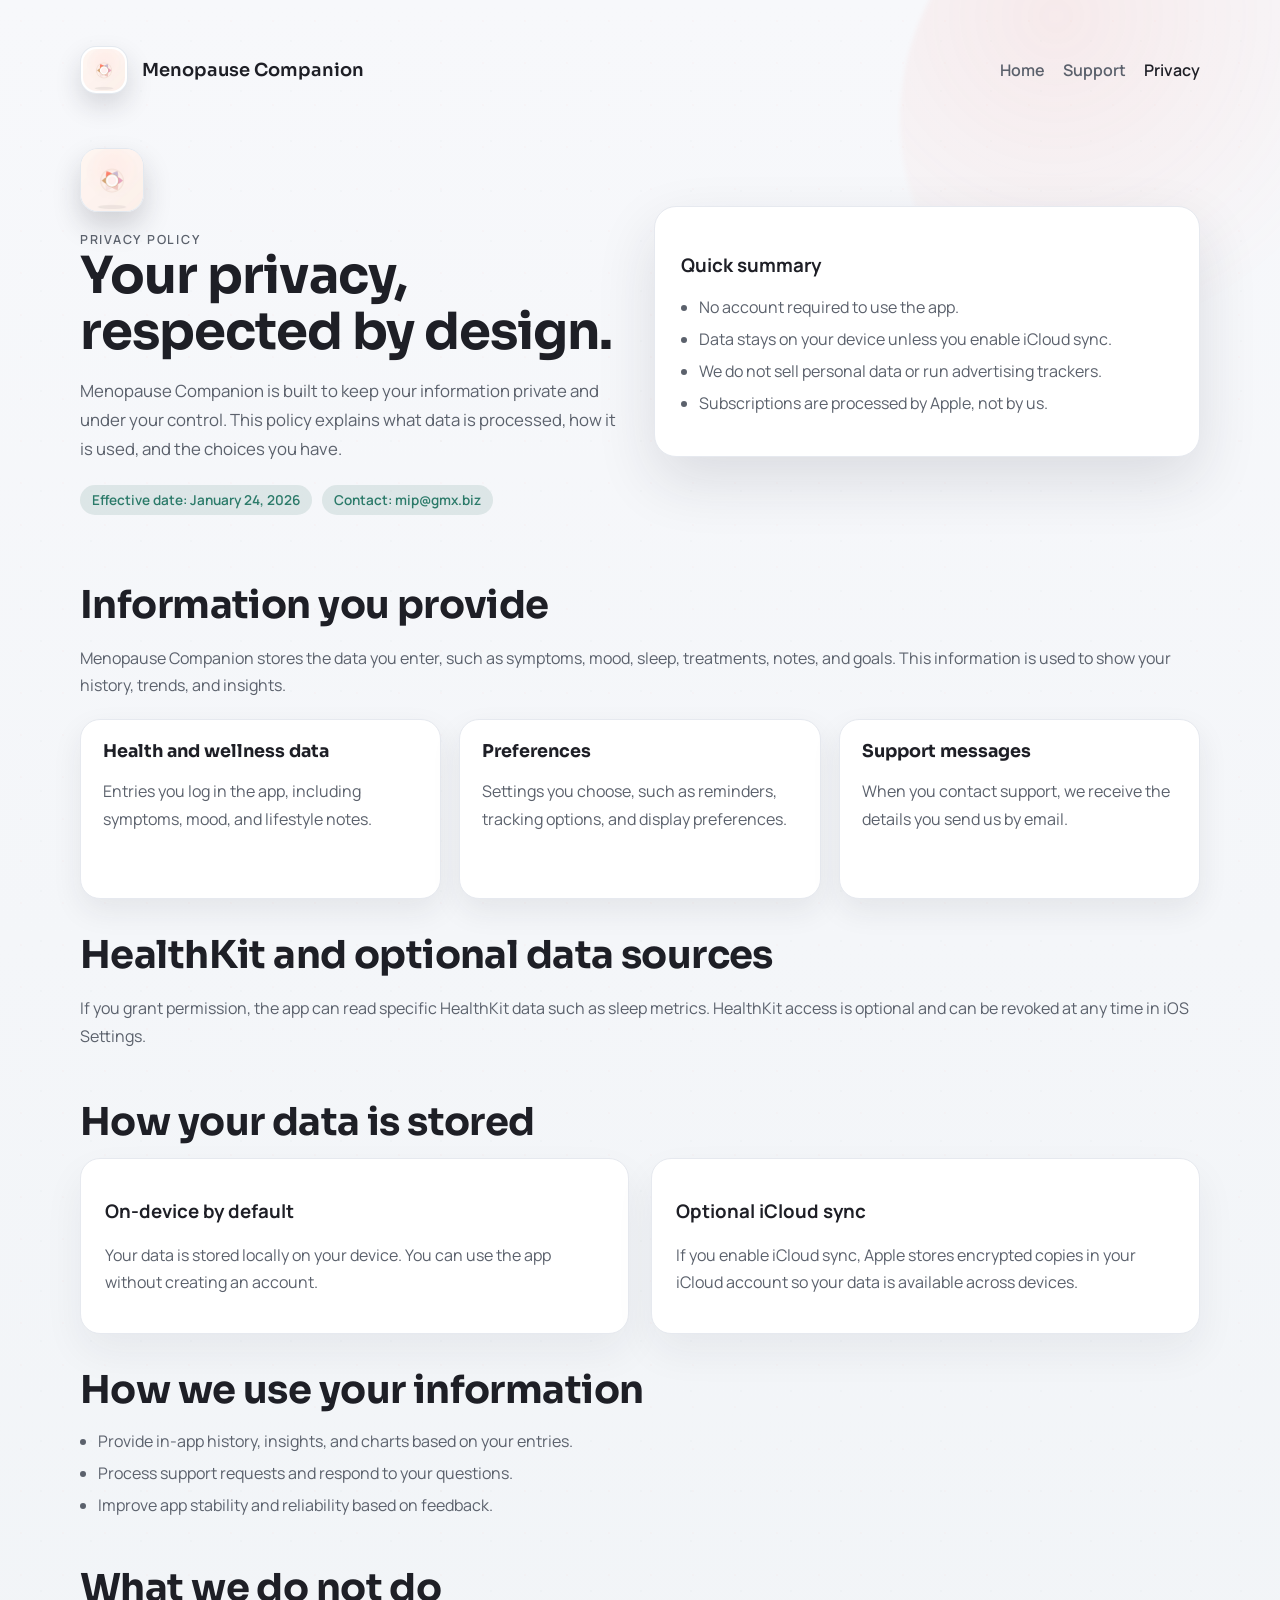
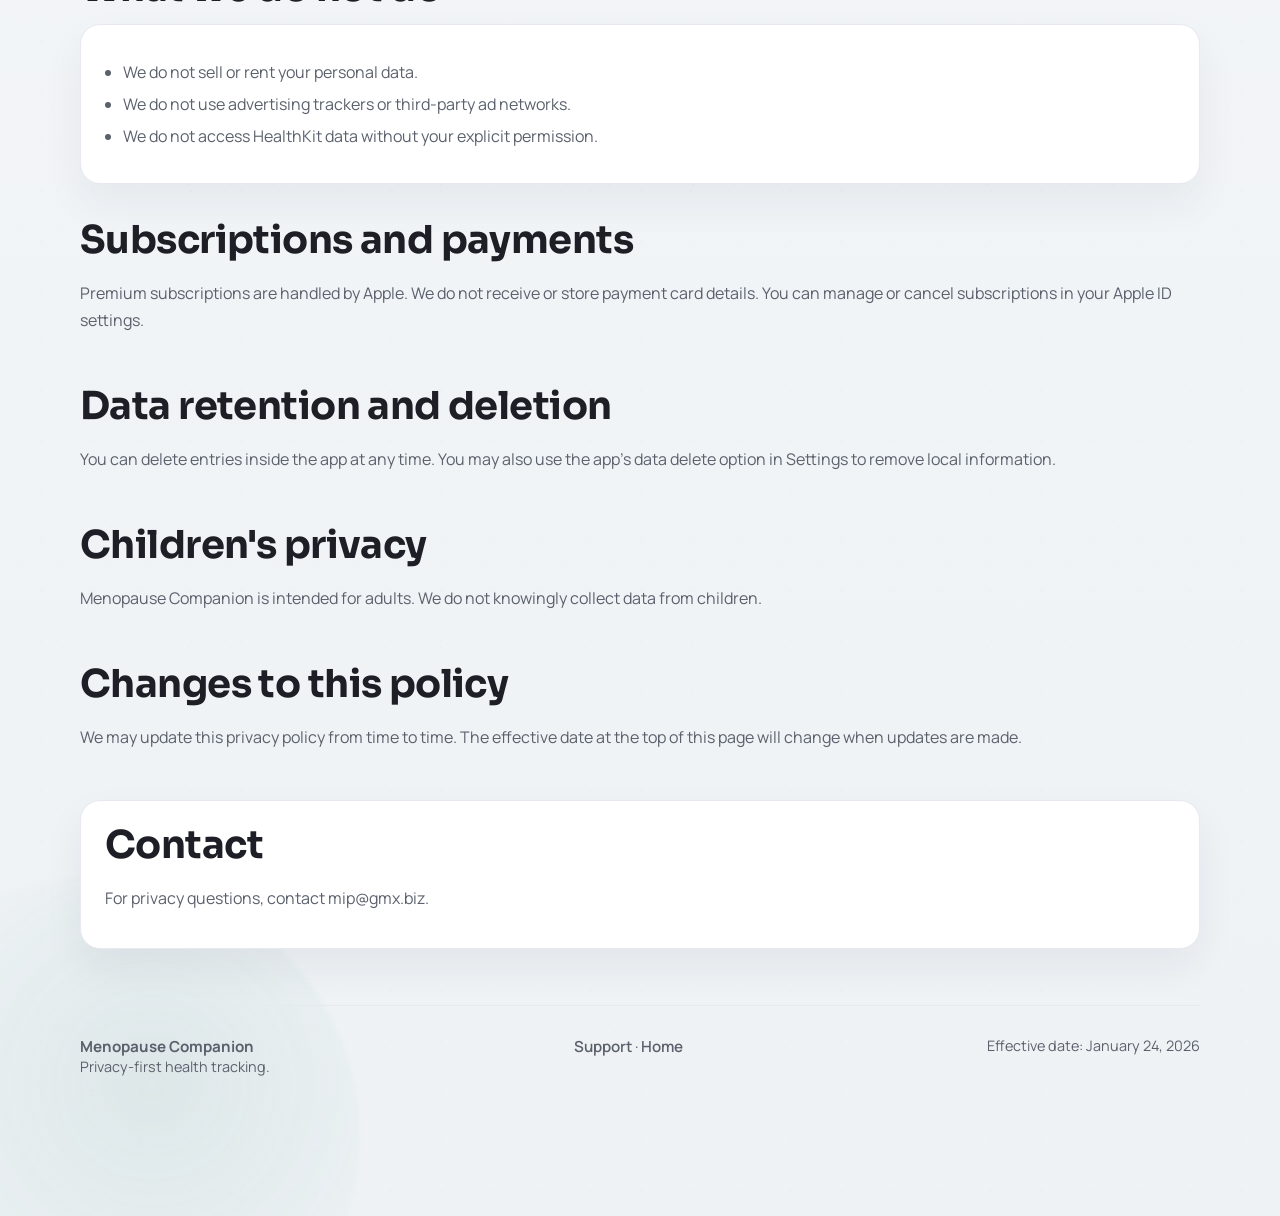
==== privacy.html @ c6ea09ac "Add files via upload" ====
<!DOCTYPE html>
<html lang="en">
  <head>
    <meta charset="utf-8" />
    <meta name="viewport" content="width=device-width, initial-scale=1" />
    <title>Menopause Companion Privacy Policy</title>
    <meta
      name="description"
      content="Privacy policy for Menopause Companion. Learn what data is collected, how it is used, and your choices."
    />
    <link rel="stylesheet" href="assets/styles.css" />
  </head>
  <body>
    <div class="page">
      <div class="pattern"></div>
      <div class="container">
        <nav>
          <div class="brand">
            <div class="logo">
              <img src="assets/logo.png" alt="Menopause Companion logo" />
            </div>
            <span>Menopause Companion</span>
          </div>
          <ul>
            <li><a href="index.html">Home</a></li>
            <li><a href="support.html">Support</a></li>
            <li><a class="active" href="privacy.html">Privacy</a></li>
          </ul>
        </nav>

        <section class="hero">
          <div data-reveal>
            <img class="hero-logo" src="assets/logo.png" alt="Menopause Companion app icon" />
            <div class="eyebrow">Privacy Policy</div>
            <h1>Your privacy, respected by design.</h1>
            <p>
              Menopause Companion is built to keep your information private and under your control.
              This policy explains what data is processed, how it is used, and the choices you have.
            </p>
            <div class="badges">
              <span class="badge">Effective date: January 24, 2026</span>
              <span class="badge">Contact: mip@gmx.biz</span>
            </div>
          </div>
          <div class="hero-card" data-reveal>
            <h3>Quick summary</h3>
            <ul class="list">
              <li>No account required to use the app.</li>
              <li>Data stays on your device unless you enable iCloud sync.</li>
              <li>We do not sell personal data or run advertising trackers.</li>
              <li>Subscriptions are processed by Apple, not by us.</li>
            </ul>
          </div>
        </section>

        <section class="section" data-reveal>
          <h2>Information you provide</h2>
          <p>
            Menopause Companion stores the data you enter, such as symptoms, mood, sleep, treatments,
            notes, and goals. This information is used to show your history, trends, and insights.
          </p>
          <div class="grid">
            <div class="card">
              <h3>Health and wellness data</h3>
              <p>Entries you log in the app, including symptoms, mood, and lifestyle notes.</p>
            </div>
            <div class="card">
              <h3>Preferences</h3>
              <p>Settings you choose, such as reminders, tracking options, and display preferences.</p>
            </div>
            <div class="card">
              <h3>Support messages</h3>
              <p>When you contact support, we receive the details you send us by email.</p>
            </div>
          </div>
        </section>

        <section class="section" data-reveal>
          <h2>HealthKit and optional data sources</h2>
          <p>
            If you grant permission, the app can read specific HealthKit data such as sleep metrics.
            HealthKit access is optional and can be revoked at any time in iOS Settings.
          </p>
        </section>

        <section class="section" data-reveal>
          <h2>How your data is stored</h2>
          <div class="columns">
            <div class="panel">
              <h3>On-device by default</h3>
              <p>
                Your data is stored locally on your device. You can use the app without creating an
                account.
              </p>
            </div>
            <div class="panel">
              <h3>Optional iCloud sync</h3>
              <p>
                If you enable iCloud sync, Apple stores encrypted copies in your iCloud account so
                your data is available across devices.
              </p>
            </div>
          </div>
        </section>

        <section class="section" data-reveal>
          <h2>How we use your information</h2>
          <ul class="list">
            <li>Provide in-app history, insights, and charts based on your entries.</li>
            <li>Process support requests and respond to your questions.</li>
            <li>Improve app stability and reliability based on feedback.</li>
          </ul>
        </section>

        <section class="section" data-reveal>
          <h2>What we do not do</h2>
          <div class="panel">
            <ul class="list">
              <li>We do not sell or rent your personal data.</li>
              <li>We do not use advertising trackers or third-party ad networks.</li>
              <li>We do not access HealthKit data without your explicit permission.</li>
            </ul>
          </div>
        </section>

        <section class="section" data-reveal>
          <h2>Subscriptions and payments</h2>
          <p>
            Premium subscriptions are handled by Apple. We do not receive or store payment card
            details. You can manage or cancel subscriptions in your Apple ID settings.
          </p>
        </section>

        <section class="section" data-reveal>
          <h2>Data retention and deletion</h2>
          <p>
            You can delete entries inside the app at any time. You may also use the app's data delete
            option in Settings to remove local information.
          </p>
        </section>

        <section class="section" data-reveal>
          <h2>Children's privacy</h2>
          <p>
            Menopause Companion is intended for adults. We do not knowingly collect data from
            children.
          </p>
        </section>

        <section class="section" data-reveal>
          <h2>Changes to this policy</h2>
          <p>
            We may update this privacy policy from time to time. The effective date at the top of
            this page will change when updates are made.
          </p>
        </section>

        <section class="section" data-reveal>
          <div class="panel">
            <h2>Contact</h2>
            <p>
              For privacy questions, contact <a href="mailto:mip@gmx.biz">mip@gmx.biz</a>.
            </p>
          </div>
        </section>

        <footer class="footer">
          <div>
            <strong>Menopause Companion</strong>
            <div class="meta">Privacy-first health tracking.</div>
          </div>
          <div>
            <a href="support.html">Support</a> · <a href="index.html">Home</a>
          </div>
          <div class="meta">Effective date: January 24, 2026</div>
        </footer>
      </div>
    </div>
    <script src="assets/app.js"></script>
  </body>
</html>
---- assets/styles.css ----
@import url('https://fonts.googleapis.com/css2?family=Manrope:wght@400;500;600;700&family=Sora:wght@500;600;700&display=swap');

:root {
  color-scheme: light;
  --bg: #f7f8fb;
  --bg-2: #eef2f5;
  --ink: #1e1f26;
  --muted: #5b616c;
  --accent: #f26b5b;
  --accent-2: #2b7a69;
  --accent-3: #f2b272;
  --card: #ffffff;
  --stroke: #e6e9ef;
  --shadow: 0 24px 60px rgba(32, 35, 47, 0.12);
  --radius: 22px;
  --font-display: "Sora", "Avenir Next", "Avenir", "Helvetica Neue", sans-serif;
  --font-body: "Manrope", "Avenir Next", "Avenir", "Helvetica Neue", sans-serif;
}

* {
  box-sizing: border-box;
}

body {
  margin: 0;
  font-family: var(--font-body);
  color: var(--ink);
  background: linear-gradient(180deg, var(--bg) 0%, var(--bg-2) 100%);
  min-height: 100vh;
}

a {
  color: inherit;
  text-decoration: none;
}

a:hover {
  color: var(--accent);
}

.page {
  position: relative;
  overflow: hidden;
}

.page::before,
.page::after {
  content: "";
  position: absolute;
  z-index: 0;
  width: 520px;
  height: 520px;
  border-radius: 50%;
  opacity: 0.28;
  filter: blur(2px);
}

.page::before {
  top: -140px;
  right: -140px;
  background: radial-gradient(circle at 30% 30%, rgba(242, 107, 91, 0.35), transparent 65%);
}

.page::after {
  bottom: -180px;
  left: -160px;
  background: radial-gradient(circle at 60% 40%, rgba(43, 122, 105, 0.32), transparent 65%);
}

.pattern {
  position: absolute;
  inset: 0;
  background-image: radial-gradient(rgba(242, 107, 91, 0.06) 1px, transparent 0),
    radial-gradient(rgba(43, 122, 105, 0.05) 1px, transparent 0);
  background-size: 42px 42px, 50px 50px;
  background-position: 0 0, 16px 16px;
  opacity: 0.45;
  pointer-events: none;
  z-index: 0;
}

.container {
  position: relative;
  z-index: 1;
  width: min(1120px, 92vw);
  margin: 0 auto;
  padding: 28px 0 80px;
}

nav {
  display: flex;
  align-items: center;
  justify-content: space-between;
  gap: 24px;
  padding: 18px 0 24px;
}

.brand {
  display: flex;
  align-items: center;
  gap: 14px;
}

.logo {
  width: 48px;
  height: 48px;
  border-radius: 16px;
  background: #fff;
  display: grid;
  place-items: center;
  box-shadow: 0 12px 26px rgba(32, 35, 47, 0.15);
  border: 1px solid rgba(226, 231, 238, 0.9);
}

.logo img {
  width: 42px;
  height: 42px;
  border-radius: 14px;
  display: block;
}

.brand span {
  font-family: var(--font-display);
  font-size: 1.12rem;
  font-weight: 600;
}

nav ul {
  list-style: none;
  display: flex;
  gap: 18px;
  margin: 0;
  padding: 0;
}

nav a {
  font-weight: 600;
  color: var(--muted);
}

nav a.active {
  color: var(--ink);
}

.hero {
  display: grid;
  grid-template-columns: repeat(auto-fit, minmax(260px, 1fr));
  gap: 28px;
  align-items: center;
  padding: 30px 0 40px;
}

.hero-logo {
  width: 64px;
  height: 64px;
  border-radius: 18px;
  box-shadow: 0 14px 28px rgba(32, 35, 47, 0.18);
  border: 1px solid rgba(226, 231, 238, 0.9);
  margin-bottom: 14px;
}

.hero h1 {
  font-family: var(--font-display);
  font-size: clamp(2.4rem, 4vw, 3.6rem);
  margin: 0 0 16px;
  line-height: 1.1;
  letter-spacing: -0.02em;
}

.hero p {
  color: var(--muted);
  font-size: 1.05rem;
  line-height: 1.7;
}

.hero-card {
  background: var(--card);
  border: 1px solid var(--stroke);
  border-radius: var(--radius);
  padding: 26px;
  box-shadow: var(--shadow);
}

.badges {
  display: flex;
  flex-wrap: wrap;
  gap: 10px;
  margin: 22px 0 0;
}

.badge {
  padding: 6px 12px;
  border-radius: 999px;
  background: rgba(47, 111, 90, 0.12);
  color: var(--accent-2);
  font-weight: 600;
  font-size: 0.85rem;
}

.button-row {
  display: flex;
  flex-wrap: wrap;
  gap: 12px;
  margin-top: 22px;
}

.btn {
  border: none;
  border-radius: 999px;
  padding: 12px 20px;
  font-weight: 600;
  cursor: pointer;
  background: linear-gradient(135deg, var(--accent) 0%, #ff7d63 100%);
  color: #fff;
  box-shadow: 0 14px 26px rgba(242, 107, 91, 0.25);
}

.btn-outline {
  background: transparent;
  color: var(--accent);
  border: 1px solid rgba(198, 93, 64, 0.5);
  box-shadow: none;
}

.section {
  padding: 26px 0 6px;
}

.section h2 {
  font-family: var(--font-display);
  font-size: clamp(1.6rem, 3vw, 2.4rem);
  margin: 0 0 12px;
  letter-spacing: -0.015em;
}

.section p {
  color: var(--muted);
  line-height: 1.7;
}

.grid {
  display: grid;
  grid-template-columns: repeat(auto-fit, minmax(240px, 1fr));
  gap: 18px;
  margin-top: 20px;
}

.card {
  background: var(--card);
  border: 1px solid var(--stroke);
  border-radius: 20px;
  padding: 20px 22px;
  min-height: 180px;
  box-shadow: 0 12px 30px rgba(32, 35, 47, 0.08);
}

.card h3 {
  margin: 0 0 10px;
  font-size: 1.1rem;
  font-family: var(--font-display);
}

.list {
  display: grid;
  gap: 10px;
  padding-left: 18px;
  color: var(--muted);
}

.steps {
  display: grid;
  gap: 10px;
  padding-left: 20px;
  color: var(--muted);
  margin: 10px 0 0;
  list-style: decimal;
  list-style-position: outside;
}

.panel {
  background: #ffffff;
  border: 1px solid var(--stroke);
  border-radius: 20px;
  padding: 20px 24px;
  box-shadow: 0 18px 40px rgba(32, 35, 47, 0.06);
}

.columns {
  display: grid;
  grid-template-columns: repeat(auto-fit, minmax(240px, 1fr));
  gap: 22px;
}

.support-tile {
  border-left: 4px solid var(--accent-2);
  padding-left: 16px;
}

.details {
  border-bottom: 1px solid var(--stroke);
  padding: 16px 0;
}

.details summary {
  cursor: pointer;
  font-weight: 600;
}

.footer {
  margin-top: 50px;
  padding: 30px 0 60px;
  color: var(--muted);
  border-top: 1px solid var(--stroke);
  display: flex;
  flex-wrap: wrap;
  gap: 14px;
  justify-content: space-between;
  font-size: 0.95rem;
}

.footer a {
  color: var(--muted);
  font-weight: 600;
}

.meta {
  font-size: 0.9rem;
  color: var(--muted);
}

.eyebrow {
  font-size: 0.78rem;
  text-transform: uppercase;
  letter-spacing: 0.14em;
  color: var(--muted);
  font-weight: 600;
}

.reveal {
  opacity: 1;
  transform: translateY(0);
}

[data-reveal] {
  opacity: 0;
  transform: translateY(18px);
  transition: opacity 0.8s ease, transform 0.8s ease;
}

[data-reveal].reveal {
  opacity: 1;
  transform: translateY(0);
}

@media (prefers-reduced-motion: reduce) {
  * {
    animation-duration: 0.01ms !important;
    animation-iteration-count: 1 !important;
    transition-duration: 0.01ms !important;
  }
}

@media (max-width: 720px) {
  nav {
    flex-direction: column;
    align-items: flex-start;
  }

  .button-row {
    flex-direction: column;
    align-items: stretch;
  }

  .btn,
  .btn-outline {
    width: 100%;
  }
}
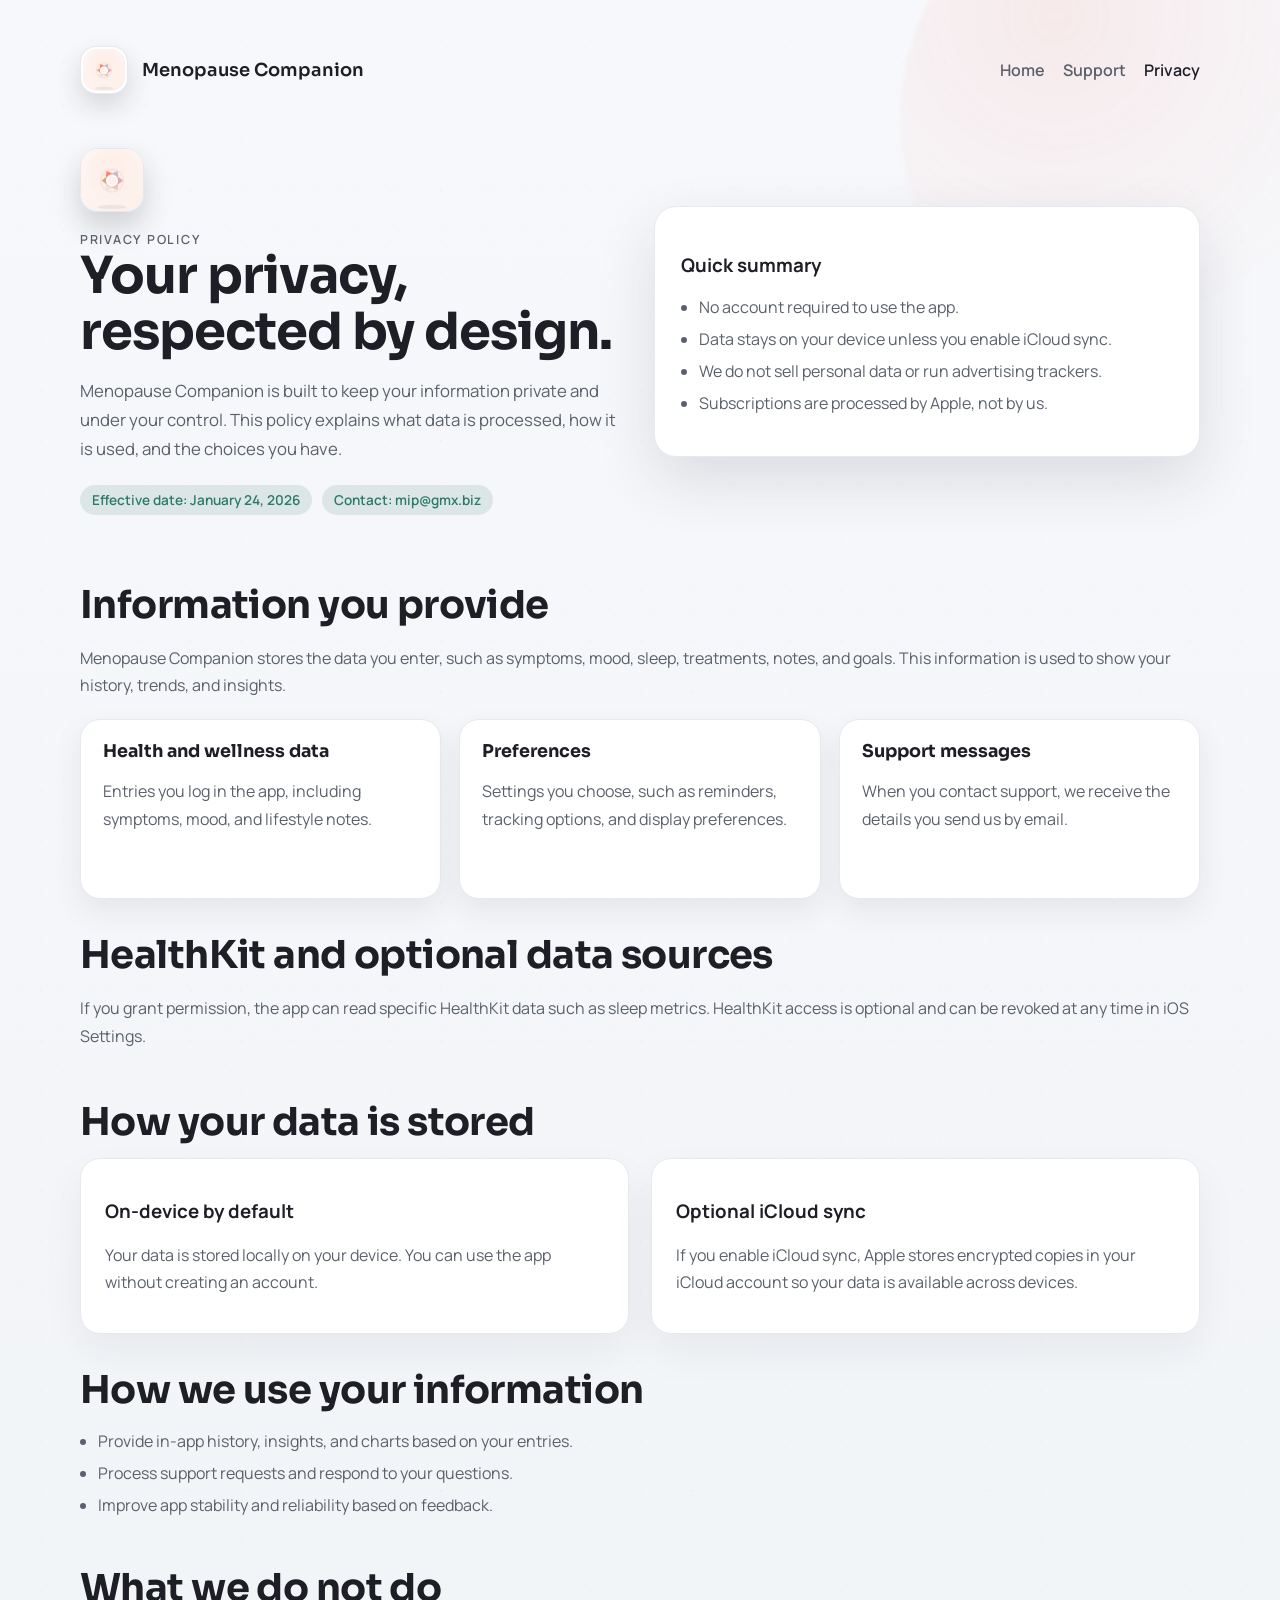
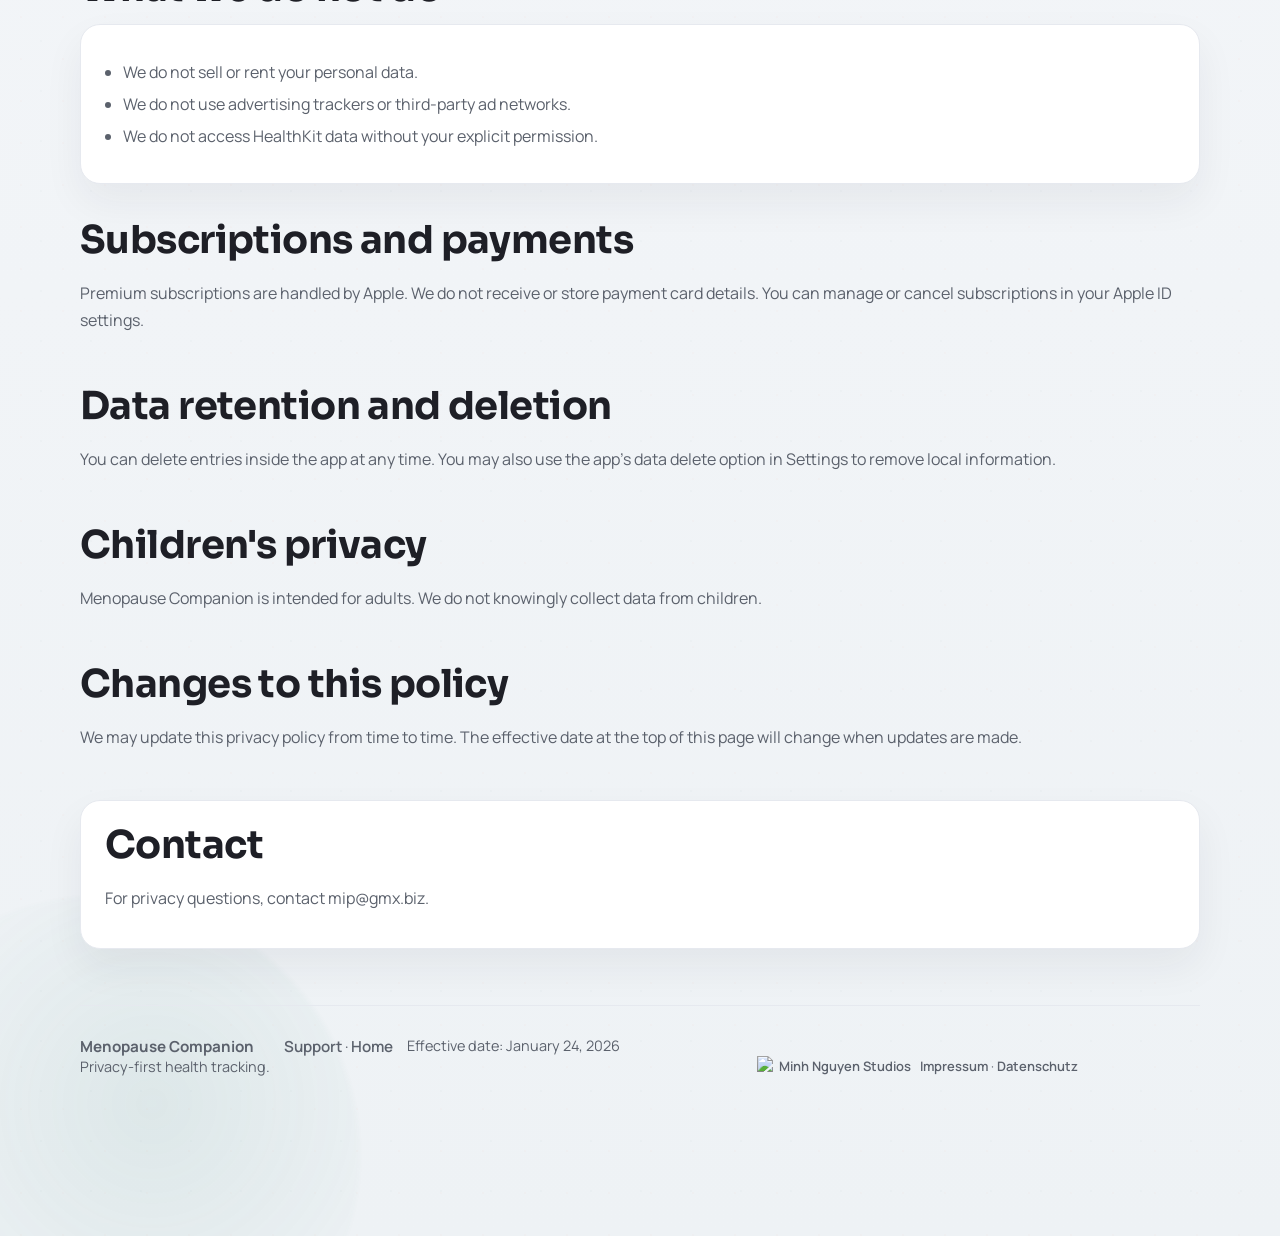
==== commit d8b1c36c: "Footer: Minh Nguyen Studios logo, Impressum und Datenschutz verlinken" ====
--- a/privacy.html
+++ b/privacy.html
@@ -173,7 +173,12 @@
             <a href="support.html">Support</a> · <a href="index.html">Home</a>
           </div>
           <div class="meta">Effective date: January 24, 2026</div>
-        </footer>
+        <!-- Minh Nguyen Studios -->
+<div class="minh-studio" style="clear:both;margin:20px auto 0;text-align:center;font-size:13px;line-height:1.6">
+<a href="https://minh.systems/" aria-label="Minh Nguyen Studios" style="display:inline-block"><img src="https://minh.systems/brand/minh_studios_wortmarke_hell.svg" alt="Minh Nguyen Studios" width="160" height="40" style="display:block;margin:0 auto;width:160px;height:auto;border:0"></a>
+<a href="https://minh.systems/impressum/" style="color:inherit">Impressum</a> · <a href="https://minh.systems/datenschutz/" style="color:inherit">Datenschutz</a>
+</div>
+</footer>
       </div>
     </div>
     <script src="assets/app.js"></script>
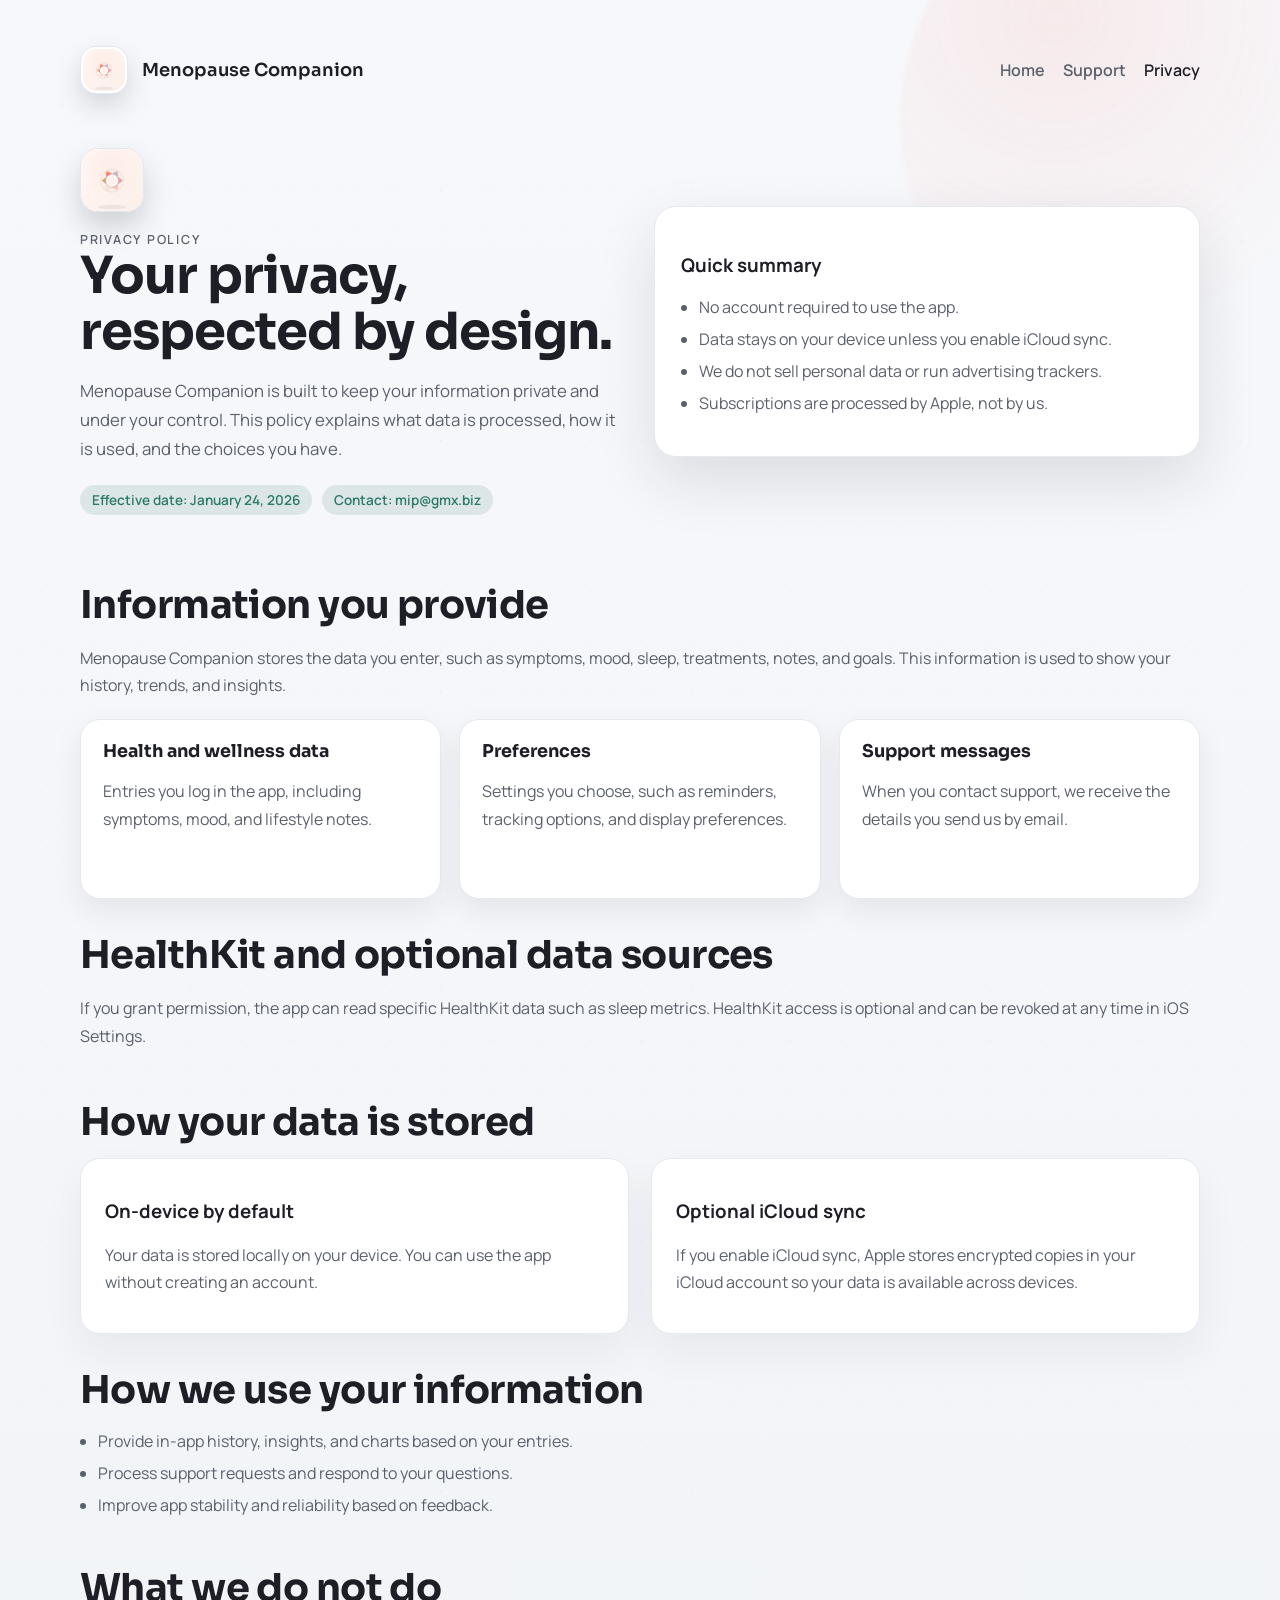
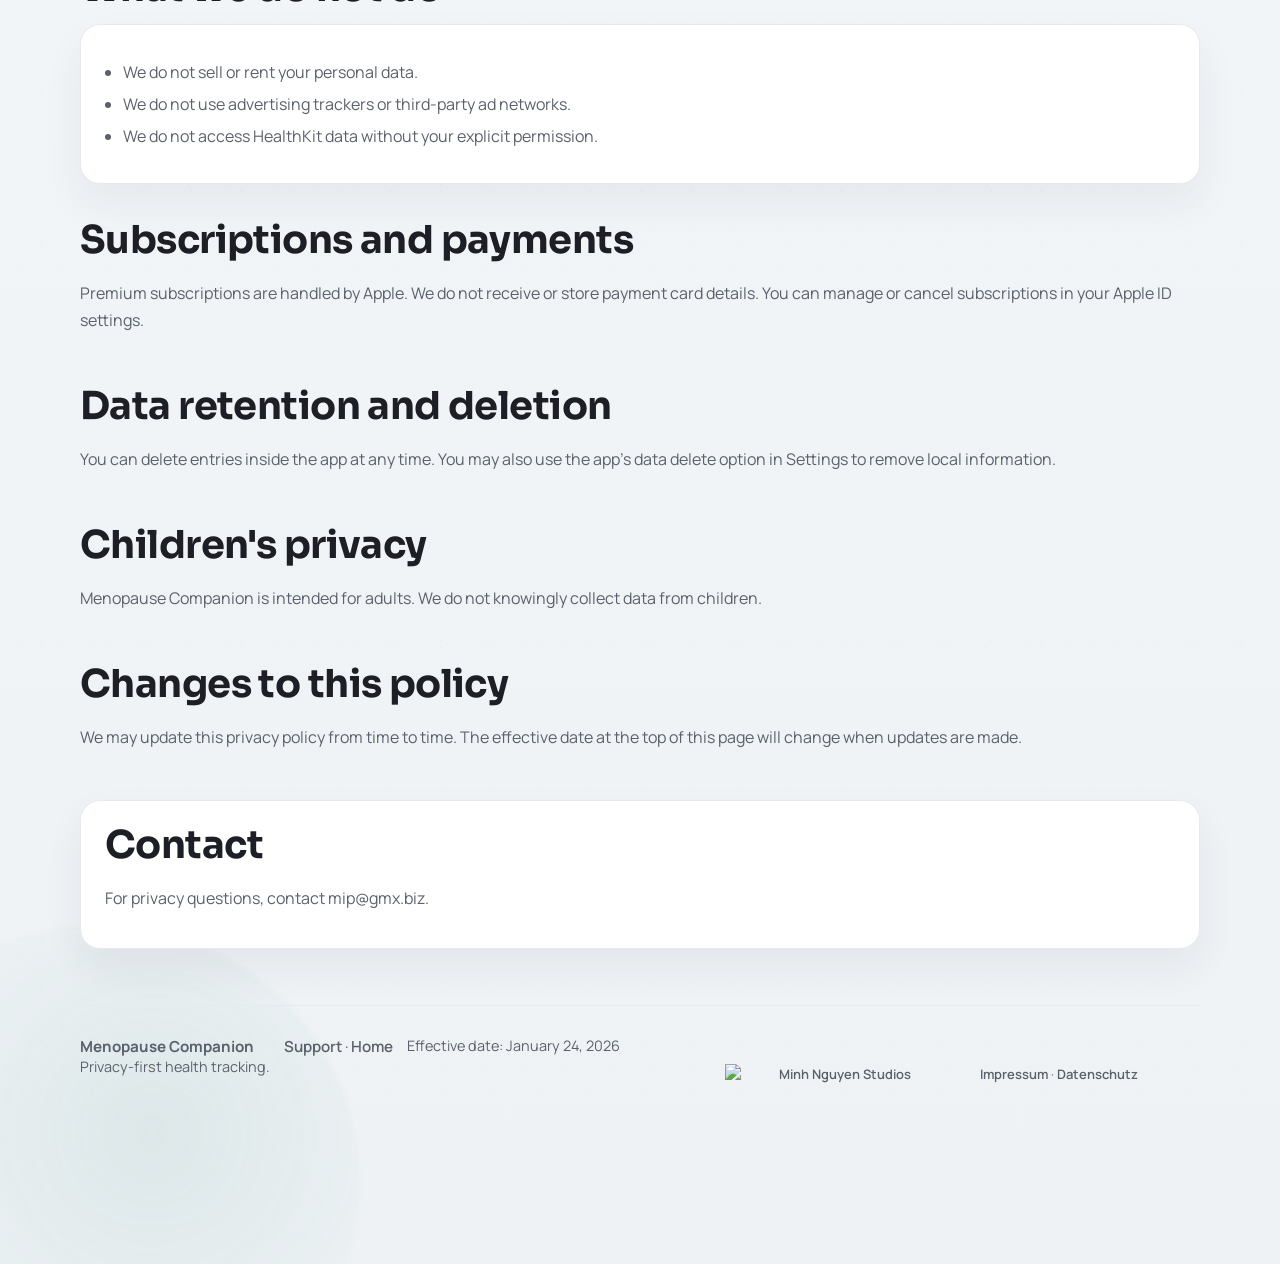
==== commit 439d421e: "Studio-Logo größer und präsenter" ====
--- a/privacy.html
+++ b/privacy.html
@@ -175,7 +175,7 @@
           <div class="meta">Effective date: January 24, 2026</div>
         <!-- Minh Nguyen Studios -->
 <div class="minh-studio" style="clear:both;margin:20px auto 0;text-align:center;font-size:13px;line-height:1.6">
-<a href="https://minh.systems/" aria-label="Minh Nguyen Studios" style="display:inline-block"><img src="https://minh.systems/brand/minh_studios_wortmarke_hell.svg" alt="Minh Nguyen Studios" width="160" height="40" style="display:block;margin:0 auto;width:160px;height:auto;border:0"></a>
+<a href="https://minh.systems/" aria-label="Minh Nguyen Studios" style="display:inline-block"><img src="https://minh.systems/brand/minh_studios_wortmarke_hell.svg" alt="Minh Nguyen Studios" width="280" height="70" style="display:block;margin:8px auto 4px;width:280px;max-width:80%;height:auto;border:0"></a>
 <a href="https://minh.systems/impressum/" style="color:inherit">Impressum</a> · <a href="https://minh.systems/datenschutz/" style="color:inherit">Datenschutz</a>
 </div>
 </footer>
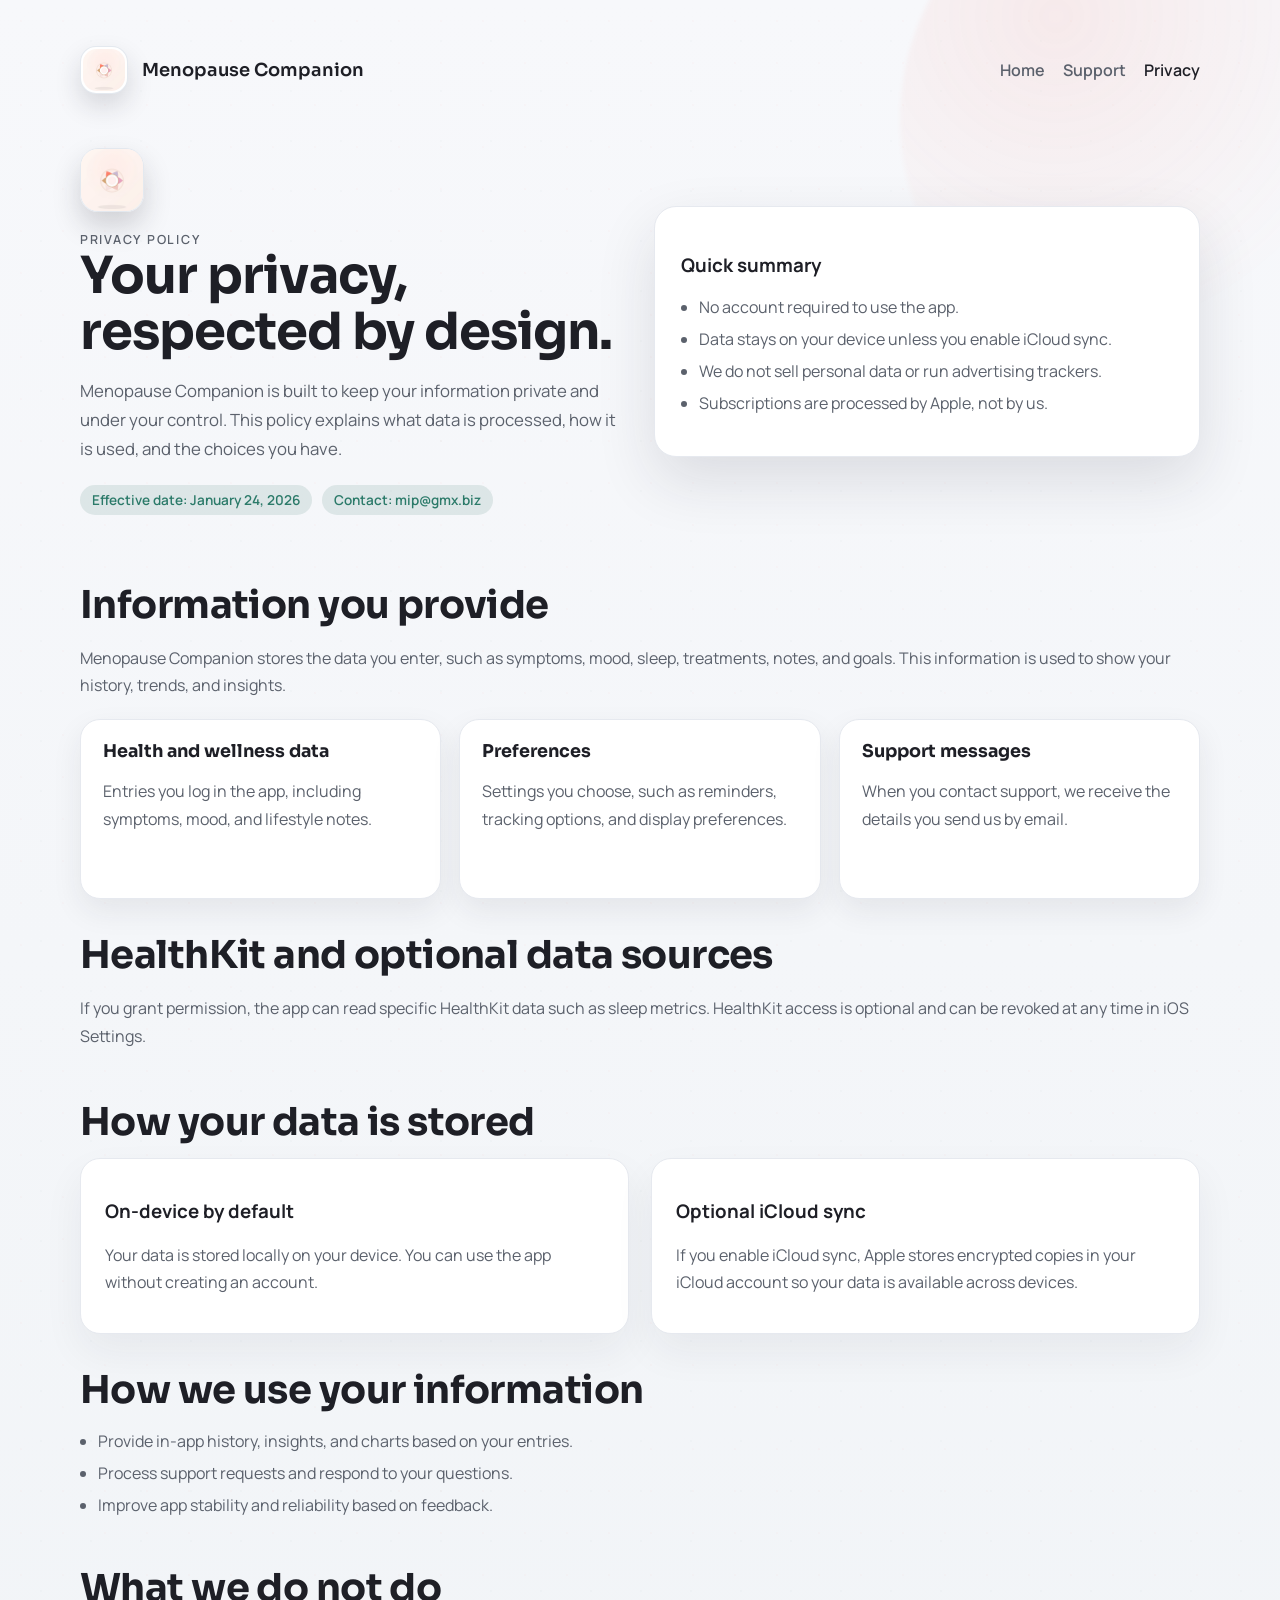
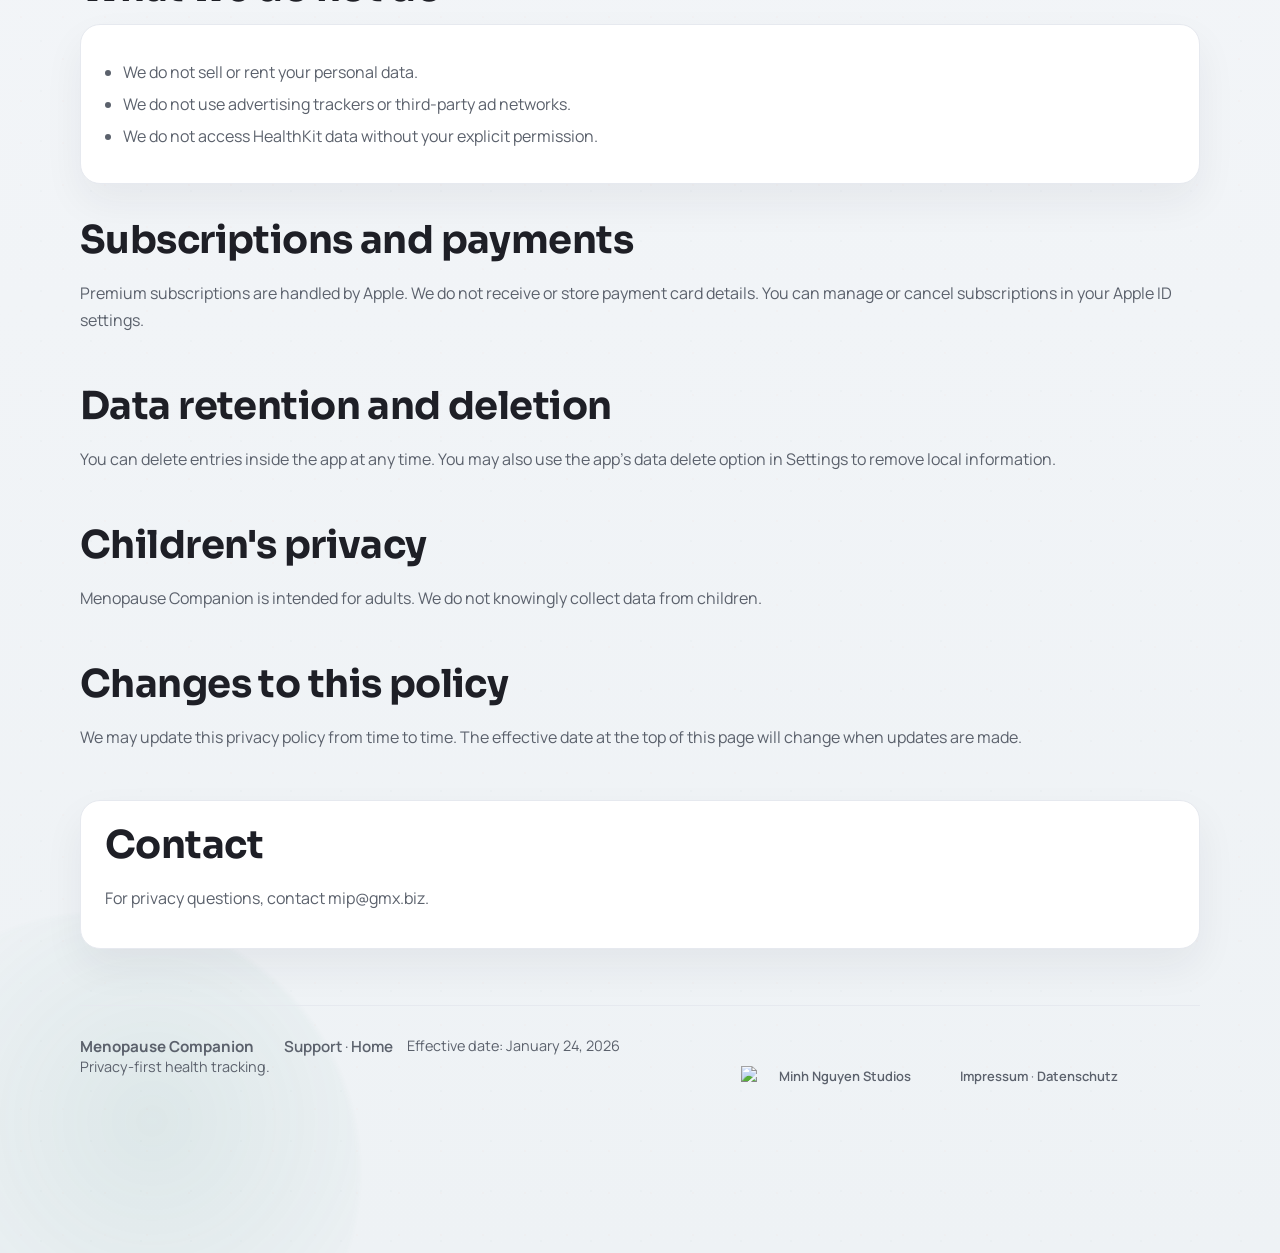
==== commit 85217a9c: "Studio-Logo: Weißraum entfernt, größer" ====
--- a/privacy.html
+++ b/privacy.html
@@ -175,7 +175,7 @@
           <div class="meta">Effective date: January 24, 2026</div>
         <!-- Minh Nguyen Studios -->
 <div class="minh-studio" style="clear:both;margin:20px auto 0;text-align:center;font-size:13px;line-height:1.6">
-<a href="https://minh.systems/" aria-label="Minh Nguyen Studios" style="display:inline-block"><img src="https://minh.systems/brand/minh_studios_wortmarke_hell.svg" alt="Minh Nguyen Studios" width="280" height="70" style="display:block;margin:8px auto 4px;width:280px;max-width:80%;height:auto;border:0"></a>
+<a href="https://minh.systems/" aria-label="Minh Nguyen Studios" style="display:inline-block"><img src="https://minh.systems/brand/minh_studios_wortmarke_hell.svg" alt="Minh Nguyen Studios" width="240" height="52" style="display:block;margin:10px auto 6px;width:240px;max-width:80%;height:auto;border:0"></a>
 <a href="https://minh.systems/impressum/" style="color:inherit">Impressum</a> · <a href="https://minh.systems/datenschutz/" style="color:inherit">Datenschutz</a>
 </div>
 </footer>
